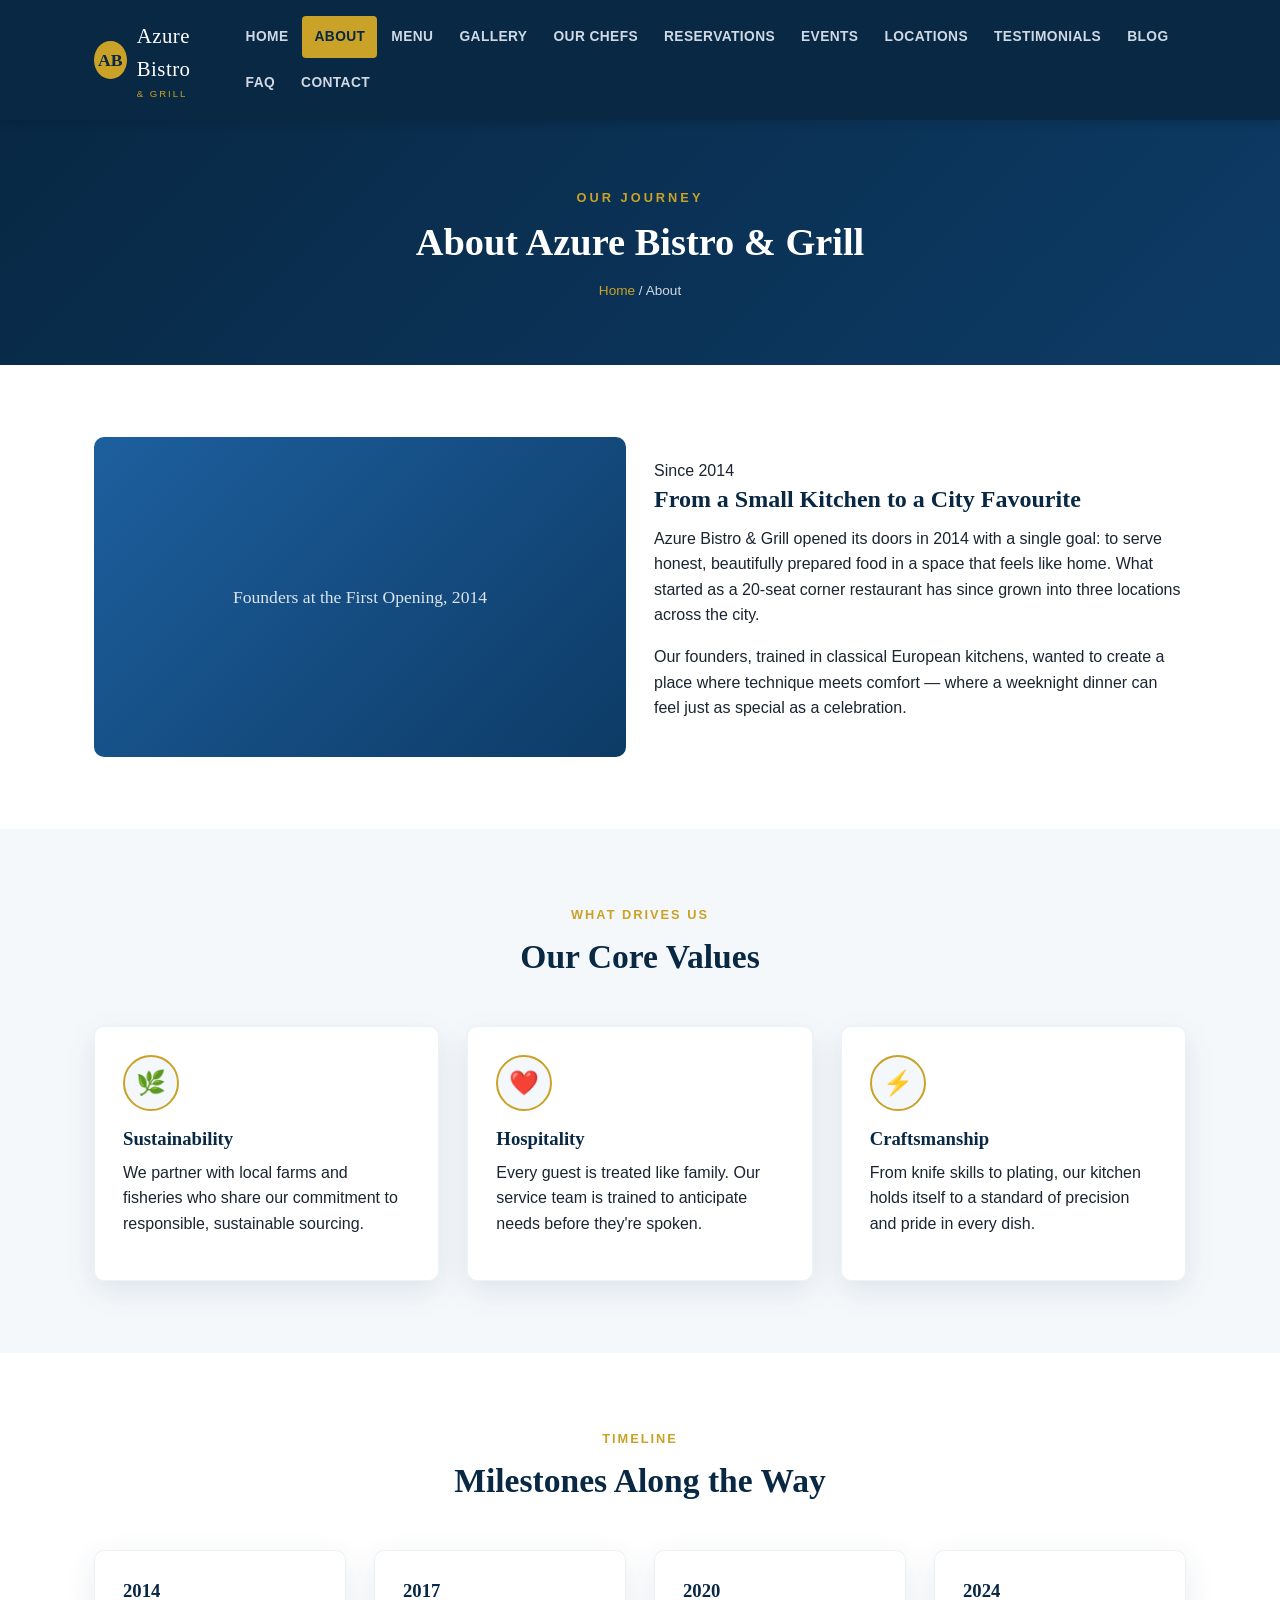
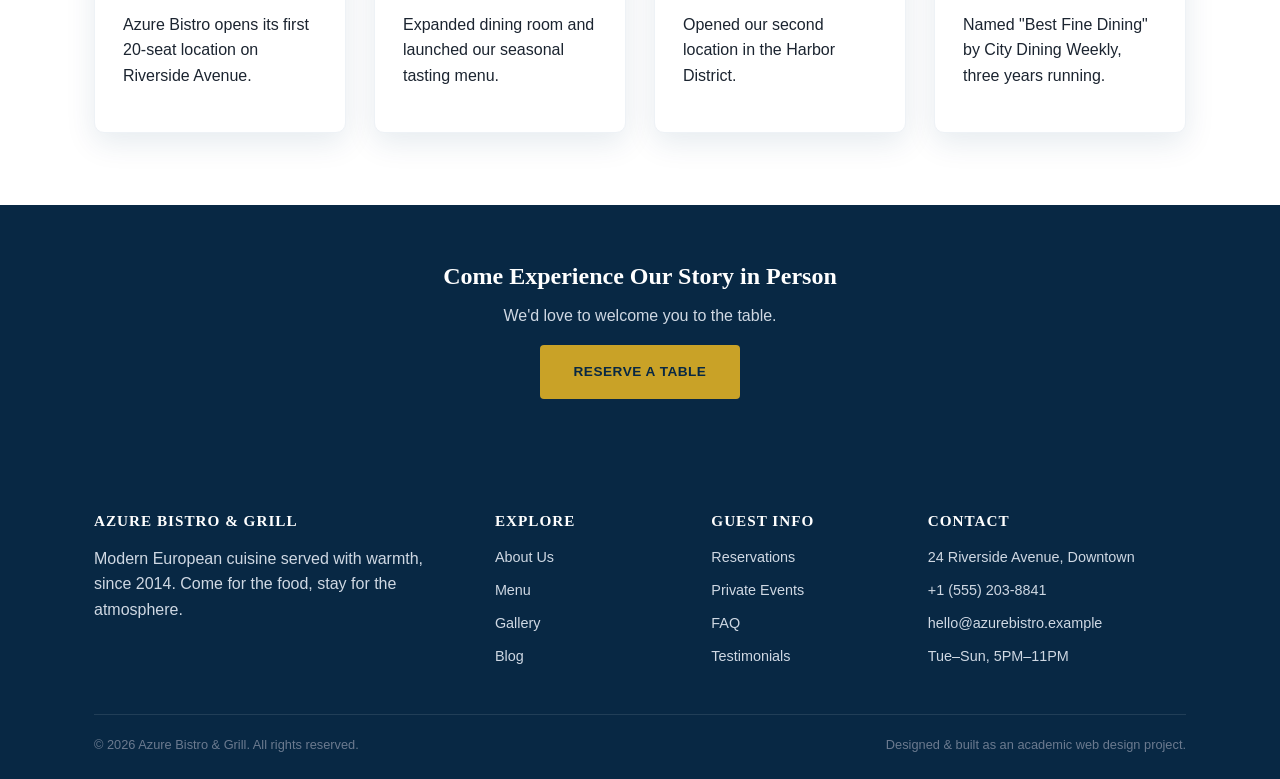
==== about.html @ 6a59ff26 "Initial commit: Azure Bistro & Grill 12-page restaurant website" ====
<!DOCTYPE html>
<html lang="en">
<head>
<meta charset="UTF-8">
<meta name="viewport" content="width=device-width, initial-scale=1.0">
<title>About Us | Azure Bistro &amp; Grill</title>
<meta name="description" content="Learn the story behind Azure Bistro & Grill, our values, and the team that makes it all happen.">
<link rel="stylesheet" href="assets/css/style.css">
</head>
<body>

<header class="site-header">
  <nav class="nav-bar">
    <a href="index.html" class="brand">
      <span class="brand-mark">AB</span>
      <span class="brand-text">Azure Bistro<small>&amp; Grill</small></span>
    </a>
    <input type="checkbox" id="nav-toggle" class="nav-toggle">
    <label for="nav-toggle" class="nav-toggle-label"><span></span><span></span><span></span></label>
    <ul class="nav-links">
      <li><a href="index.html">Home</a></li>
      <li><a href="about.html" class="active">About</a></li>
      <li><a href="menu.html">Menu</a></li>
      <li><a href="gallery.html">Gallery</a></li>
      <li><a href="chefs.html">Our Chefs</a></li>
      <li><a href="reservations.html">Reservations</a></li>
      <li><a href="events.html">Events</a></li>
      <li><a href="locations.html">Locations</a></li>
      <li><a href="testimonials.html">Testimonials</a></li>
      <li><a href="blog.html">Blog</a></li>
      <li><a href="faq.html">FAQ</a></li>
      <li><a href="contact.html">Contact</a></li>
    </ul>
  </nav>
</header>

<section class="page-hero">
  <div class="container">
    <span class="eyebrow">Our Journey</span>
    <h1>About Azure Bistro &amp; Grill</h1>
    <div class="breadcrumb"><a href="index.html">Home</a> / About</div>
  </div>
</section>

<section class="section">
  <div class="container">
    <div class="grid grid--2" style="align-items:center;">
      <div class="media-block alt-c" style="min-height:320px;">Founders at the First Opening, 2014</div>
      <div>
        <span class="eyebrow">Since 2014</span>
        <h2>From a Small Kitchen to a City Favourite</h2>
        <p>Azure Bistro &amp; Grill opened its doors in 2014 with a single goal: to serve honest, beautifully prepared food in a space that feels like home. What started as a 20-seat corner restaurant has since grown into three locations across the city.</p>
        <p>Our founders, trained in classical European kitchens, wanted to create a place where technique meets comfort &mdash; where a weeknight dinner can feel just as special as a celebration.</p>
      </div>
    </div>
  </div>
</section>

<section class="section section--alt">
  <div class="container">
    <div class="section-header">
      <span class="eyebrow">What Drives Us</span>
      <h2>Our Core Values</h2>
    </div>
    <div class="grid grid--3">
      <div class="card">
        <div class="icon-tile">&#127807;</div>
        <h3>Sustainability</h3>
        <p>We partner with local farms and fisheries who share our commitment to responsible, sustainable sourcing.</p>
      </div>
      <div class="card">
        <div class="icon-tile">&#10084;&#65039;</div>
        <h3>Hospitality</h3>
        <p>Every guest is treated like family. Our service team is trained to anticipate needs before they're spoken.</p>
      </div>
      <div class="card">
        <div class="icon-tile">&#9889;</div>
        <h3>Craftsmanship</h3>
        <p>From knife skills to plating, our kitchen holds itself to a standard of precision and pride in every dish.</p>
      </div>
    </div>
  </div>
</section>

<section class="section">
  <div class="container">
    <div class="section-header">
      <span class="eyebrow">Timeline</span>
      <h2>Milestones Along the Way</h2>
    </div>
    <div class="grid grid--4">
      <div class="card">
        <h3>2014</h3>
        <p>Azure Bistro opens its first 20-seat location on Riverside Avenue.</p>
      </div>
      <div class="card">
        <h3>2017</h3>
        <p>Expanded dining room and launched our seasonal tasting menu.</p>
      </div>
      <div class="card">
        <h3>2020</h3>
        <p>Opened our second location in the Harbor District.</p>
      </div>
      <div class="card">
        <h3>2024</h3>
        <p>Named "Best Fine Dining" by City Dining Weekly, three years running.</p>
      </div>
    </div>
  </div>
</section>

<section class="cta-banner">
  <div class="container">
    <h2>Come Experience Our Story in Person</h2>
    <p>We'd love to welcome you to the table.</p>
    <a href="reservations.html" class="btn btn--primary">Reserve a Table</a>
  </div>
</section>

<footer class="site-footer">
  <div class="container">
    <div class="footer-grid">
      <div>
        <h4>Azure Bistro &amp; Grill</h4>
        <p>Modern European cuisine served with warmth, since 2014. Come for the food, stay for the atmosphere.</p>
      </div>
      <div>
        <h4>Explore</h4>
        <ul>
          <li><a href="about.html">About Us</a></li>
          <li><a href="menu.html">Menu</a></li>
          <li><a href="gallery.html">Gallery</a></li>
          <li><a href="blog.html">Blog</a></li>
        </ul>
      </div>
      <div>
        <h4>Guest Info</h4>
        <ul>
          <li><a href="reservations.html">Reservations</a></li>
          <li><a href="events.html">Private Events</a></li>
          <li><a href="faq.html">FAQ</a></li>
          <li><a href="testimonials.html">Testimonials</a></li>
        </ul>
      </div>
      <div>
        <h4>Contact</h4>
        <ul>
          <li>24 Riverside Avenue, Downtown</li>
          <li>+1 (555) 203-8841</li>
          <li>hello@azurebistro.example</li>
          <li>Tue&ndash;Sun, 5PM&ndash;11PM</li>
        </ul>
      </div>
    </div>
    <div class="footer-bottom">
      <span>&copy; 2026 Azure Bistro &amp; Grill. All rights reserved.</span>
      <span>Designed &amp; built as an academic web design project.</span>
    </div>
  </div>
</footer>

</body>
</html>
---- assets/css/style.css ----
/* ==========================================================================
   Azure Bistro & Grill — Shared Stylesheet
   ========================================================================== */

:root {
  --primary: #0d3b66;
  --primary-dark: #082844;
  --primary-light: #1d5f9e;
  --accent: #c9a227;
  --white: #ffffff;
  --off-white: #f5f8fb;
  --gray-100: #eef2f6;
  --gray-300: #cfd8e3;
  --gray-500: #6b7a8f;
  --gray-700: #33404e;
  --text: #1b2430;
  --radius: 10px;
  --shadow: 0 10px 30px rgba(13, 59, 102, 0.1);
  --max-width: 1140px;
  --font-heading: 'Georgia', 'Times New Roman', serif;
  --font-body: 'Segoe UI', Arial, Helvetica, sans-serif;
}

* { box-sizing: border-box; }

html { scroll-behavior: smooth; }

body {
  margin: 0;
  font-family: var(--font-body);
  color: var(--text);
  background: var(--white);
  line-height: 1.6;
}

img { max-width: 100%; display: block; }

a { color: inherit; text-decoration: none; }

h1, h2, h3, h4 {
  font-family: var(--font-heading);
  color: var(--primary-dark);
  margin: 0 0 0.5em;
  line-height: 1.25;
}

p { margin: 0 0 1em; }

.container {
  max-width: var(--max-width);
  margin: 0 auto;
  padding: 0 24px;
}

.section {
  padding: 72px 0;
}

.section--alt {
  background: var(--off-white);
}

.section-header {
  text-align: center;
  max-width: 640px;
  margin: 0 auto 48px;
}

.section-header .eyebrow {
  display: inline-block;
  text-transform: uppercase;
  letter-spacing: 2px;
  font-size: 0.8rem;
  color: var(--accent);
  font-weight: 700;
  margin-bottom: 10px;
}

.section-header h2 { font-size: 2.1rem; }

.section-header p { color: var(--gray-500); }

/* ---------- Buttons ---------- */
.btn {
  display: inline-block;
  padding: 14px 32px;
  border-radius: 4px;
  font-weight: 600;
  letter-spacing: 0.5px;
  text-transform: uppercase;
  font-size: 0.85rem;
  cursor: pointer;
  border: 2px solid transparent;
  transition: all 0.2s ease;
}

.btn--primary {
  background: var(--accent);
  color: var(--primary-dark);
}
.btn--primary:hover { background: #b6911f; }

.btn--outline {
  background: transparent;
  border-color: var(--white);
  color: var(--white);
}
.btn--outline:hover { background: var(--white); color: var(--primary-dark); }

.btn--outline-dark {
  background: transparent;
  border-color: var(--primary);
  color: var(--primary);
}
.btn--outline-dark:hover { background: var(--primary); color: var(--white); }

/* ---------- Header / Nav ---------- */
.site-header {
  background: var(--primary-dark);
  position: sticky;
  top: 0;
  z-index: 100;
  box-shadow: 0 2px 10px rgba(0,0,0,0.15);
}

.nav-bar {
  max-width: var(--max-width);
  margin: 0 auto;
  padding: 16px 24px;
  display: flex;
  align-items: center;
  justify-content: space-between;
}

.brand {
  display: flex;
  align-items: center;
  gap: 10px;
  color: var(--white);
}

.brand-mark {
  width: 38px;
  height: 38px;
  border-radius: 50%;
  background: var(--accent);
  color: var(--primary-dark);
  display: flex;
  align-items: center;
  justify-content: center;
  font-family: var(--font-heading);
  font-weight: 700;
  font-size: 1.1rem;
}

.brand-text {
  font-family: var(--font-heading);
  font-size: 1.3rem;
  letter-spacing: 0.5px;
}

.brand-text small {
  display: block;
  font-family: var(--font-body);
  font-size: 0.6rem;
  letter-spacing: 2px;
  text-transform: uppercase;
  color: var(--accent);
}

.nav-toggle { display: none; }

.nav-toggle-label {
  display: none;
  flex-direction: column;
  gap: 5px;
  cursor: pointer;
  padding: 6px;
}

.nav-toggle-label span {
  width: 26px;
  height: 2px;
  background: var(--white);
  display: block;
}

.nav-links {
  display: flex;
  flex-wrap: wrap;
  gap: 4px 2px;
  list-style: none;
  margin: 0;
  padding: 0;
}

.nav-links a {
  color: var(--gray-300);
  font-size: 0.86rem;
  font-weight: 600;
  text-transform: uppercase;
  letter-spacing: 0.4px;
  padding: 10px 12px;
  border-radius: 4px;
  display: block;
  transition: all 0.2s ease;
}

.nav-links a:hover,
.nav-links a.active {
  color: var(--primary-dark);
  background: var(--accent);
}

@media (max-width: 960px) {
  .nav-toggle-label { display: flex; }

  .nav-links {
    display: none;
    width: 100%;
    flex-direction: column;
    background: var(--primary-dark);
    padding: 10px 0;
  }

  .nav-links a { padding: 12px 8px; }

  .nav-toggle:checked ~ .nav-links { display: flex; }

  .nav-bar { flex-wrap: wrap; }
}

/* ---------- Hero ---------- */
.hero {
  background: linear-gradient(135deg, var(--primary-dark), var(--primary) 60%, var(--primary-light));
  color: var(--white);
  padding: 100px 0;
  text-align: center;
  position: relative;
  overflow: hidden;
}

.hero::after {
  content: "";
  position: absolute;
  inset: 0;
  background: repeating-linear-gradient(45deg, rgba(255,255,255,0.03) 0 2px, transparent 2px 40px);
  pointer-events: none;
}

.hero .eyebrow {
  text-transform: uppercase;
  letter-spacing: 3px;
  color: var(--accent);
  font-weight: 700;
  font-size: 0.85rem;
}

.hero h1 {
  color: var(--white);
  font-size: 3rem;
  max-width: 760px;
  margin: 12px auto 18px;
}

.hero p {
  max-width: 560px;
  margin: 0 auto 32px;
  color: var(--gray-300);
  font-size: 1.05rem;
}

.hero-actions {
  display: flex;
  gap: 16px;
  justify-content: center;
  flex-wrap: wrap;
}

.page-hero {
  background: linear-gradient(135deg, var(--primary-dark), var(--primary));
  color: var(--white);
  padding: 64px 0;
  text-align: center;
}

.page-hero .eyebrow {
  text-transform: uppercase;
  letter-spacing: 3px;
  color: var(--accent);
  font-weight: 700;
  font-size: 0.8rem;
}

.page-hero h1 { color: var(--white); margin: 8px 0 0; font-size: 2.4rem; }

.breadcrumb {
  margin-top: 14px;
  font-size: 0.85rem;
  color: var(--gray-300);
}

.breadcrumb a { color: var(--accent); }

/* ---------- Grids & Cards ---------- */
.grid {
  display: grid;
  gap: 28px;
}

.grid--2 { grid-template-columns: repeat(2, 1fr); }
.grid--3 { grid-template-columns: repeat(3, 1fr); }
.grid--4 { grid-template-columns: repeat(4, 1fr); }

@media (max-width: 860px) {
  .grid--2, .grid--3, .grid--4 { grid-template-columns: repeat(2, 1fr); }
}
@media (max-width: 560px) {
  .grid--2, .grid--3, .grid--4 { grid-template-columns: 1fr; }
}

.card {
  background: var(--white);
  border: 1px solid var(--gray-100);
  border-radius: var(--radius);
  padding: 28px;
  box-shadow: var(--shadow);
}

.icon-tile {
  width: 56px;
  height: 56px;
  border-radius: 50%;
  background: var(--off-white);
  border: 2px solid var(--accent);
  display: flex;
  align-items: center;
  justify-content: center;
  font-size: 1.5rem;
  margin-bottom: 16px;
}

.media-block {
  border-radius: var(--radius);
  min-height: 220px;
  display: flex;
  align-items: center;
  justify-content: center;
  color: rgba(255,255,255,0.85);
  font-family: var(--font-heading);
  font-size: 1.1rem;
  text-align: center;
  padding: 20px;
  background: linear-gradient(135deg, var(--primary), var(--primary-light));
}

.media-block.alt-a { background: linear-gradient(135deg, #8a6d1f, var(--accent)); }
.media-block.alt-b { background: linear-gradient(135deg, #0d3b66, #133b5c); }
.media-block.alt-c { background: linear-gradient(135deg, #1d5f9e, #0d3b66); }
.media-block.alt-d { background: linear-gradient(135deg, var(--accent), #e4c45f); color: var(--primary-dark); }

/* ---------- Menu ---------- */
.menu-list { list-style: none; margin: 0; padding: 0; }

.menu-item {
  display: flex;
  justify-content: space-between;
  gap: 16px;
  padding: 18px 0;
  border-bottom: 1px dashed var(--gray-300);
}

.menu-item:last-child { border-bottom: none; }

.menu-item h4 { margin: 0 0 4px; font-size: 1.05rem; }

.menu-item p { margin: 0; color: var(--gray-500); font-size: 0.9rem; }

.menu-price {
  font-family: var(--font-heading);
  font-weight: 700;
  color: var(--accent);
  white-space: nowrap;
}

.tab-group {
  display: flex;
  flex-wrap: wrap;
  gap: 10px;
  justify-content: center;
  margin-bottom: 36px;
}

.tab-group a {
  padding: 10px 20px;
  border: 1px solid var(--gray-300);
  border-radius: 30px;
  font-size: 0.85rem;
  font-weight: 600;
  color: var(--primary);
}

.tab-group a.active,
.tab-group a:hover {
  background: var(--primary);
  color: var(--white);
  border-color: var(--primary);
}

/* ---------- Forms ---------- */
.form-grid {
  display: grid;
  grid-template-columns: 1fr 1fr;
  gap: 20px;
}

@media (max-width: 700px) {
  .form-grid { grid-template-columns: 1fr; }
}

.form-field { display: flex; flex-direction: column; gap: 6px; }

.form-field.full { grid-column: 1 / -1; }

.form-field label {
  font-size: 0.85rem;
  font-weight: 600;
  color: var(--gray-700);
}

.form-field input,
.form-field select,
.form-field textarea {
  padding: 12px 14px;
  border: 1px solid var(--gray-300);
  border-radius: 6px;
  font-family: var(--font-body);
  font-size: 0.95rem;
  background: var(--white);
}

.form-field textarea { resize: vertical; min-height: 120px; }

.form-field input:focus,
.form-field select:focus,
.form-field textarea:focus {
  outline: none;
  border-color: var(--primary-light);
}

/* ---------- Stats / Quote ---------- */
.stats-row {
  display: grid;
  grid-template-columns: repeat(4, 1fr);
  gap: 20px;
  text-align: center;
}

@media (max-width: 700px) {
  .stats-row { grid-template-columns: repeat(2, 1fr); }
}

.stats-row .stat-number {
  font-family: var(--font-heading);
  font-size: 2.2rem;
  color: var(--accent);
}

.stats-row .stat-label {
  text-transform: uppercase;
  font-size: 0.75rem;
  letter-spacing: 1px;
  color: var(--gray-300);
}

.quote-block {
  border-left: 4px solid var(--accent);
  padding-left: 20px;
  font-family: var(--font-heading);
  font-style: italic;
  font-size: 1.2rem;
  color: var(--primary-dark);
}

/* ---------- Table ---------- */
table.data-table {
  width: 100%;
  border-collapse: collapse;
}

table.data-table th, table.data-table td {
  padding: 14px 16px;
  border-bottom: 1px solid var(--gray-100);
  text-align: left;
}

table.data-table th {
  background: var(--primary-dark);
  color: var(--white);
  text-transform: uppercase;
  font-size: 0.8rem;
  letter-spacing: 0.5px;
}

table.data-table tr:nth-child(even) { background: var(--off-white); }

/* ---------- Accordion (FAQ, CSS-only) ---------- */
.accordion { display: flex; flex-direction: column; gap: 14px; }

.accordion-item {
  border: 1px solid var(--gray-100);
  border-radius: var(--radius);
  overflow: hidden;
}

.accordion-item input { display: none; }

.accordion-item label {
  display: flex;
  justify-content: space-between;
  align-items: center;
  padding: 18px 22px;
  background: var(--off-white);
  font-weight: 600;
  cursor: pointer;
  color: var(--primary-dark);
}

.accordion-item label::after {
  content: "+";
  font-size: 1.3rem;
  color: var(--accent);
}

.accordion-item input:checked + label::after { content: "\2212"; }

.accordion-content {
  max-height: 0;
  overflow: hidden;
  transition: max-height 0.3s ease;
  padding: 0 22px;
  color: var(--gray-500);
}

.accordion-item input:checked ~ .accordion-content {
  max-height: 300px;
  padding: 18px 22px;
}

/* ---------- Badges ---------- */
.badge {
  display: inline-block;
  padding: 4px 12px;
  border-radius: 20px;
  background: var(--off-white);
  border: 1px solid var(--gray-300);
  font-size: 0.75rem;
  font-weight: 600;
  color: var(--primary);
  text-transform: uppercase;
  letter-spacing: 0.5px;
}

/* ---------- Map placeholder ---------- */
.map-block {
  border-radius: var(--radius);
  min-height: 300px;
  background: var(--off-white) repeating-linear-gradient(135deg, var(--gray-100) 0 10px, var(--off-white) 10px 20px);
  border: 1px solid var(--gray-300);
  display: flex;
  align-items: center;
  justify-content: center;
  color: var(--gray-500);
  font-weight: 600;
  text-align: center;
  padding: 20px;
}

/* ---------- CTA banner ---------- */
.cta-banner {
  background: var(--primary-dark);
  color: var(--white);
  text-align: center;
  padding: 56px 0;
}

.cta-banner h2 { color: var(--white); }

.cta-banner p { color: var(--gray-300); }

/* ---------- Footer ---------- */
.site-footer {
  background: var(--primary-dark);
  color: var(--gray-300);
  padding: 56px 0 24px;
}

.footer-grid {
  display: grid;
  grid-template-columns: 2fr 1fr 1fr 1.4fr;
  gap: 32px;
  margin-bottom: 36px;
}

@media (max-width: 800px) {
  .footer-grid { grid-template-columns: 1fr 1fr; }
}
@media (max-width: 500px) {
  .footer-grid { grid-template-columns: 1fr; }
}

.footer-grid h4 {
  color: var(--white);
  font-size: 0.95rem;
  text-transform: uppercase;
  letter-spacing: 1px;
  margin-bottom: 16px;
}

.footer-grid ul { list-style: none; margin: 0; padding: 0; }

.footer-grid li { margin-bottom: 10px; font-size: 0.9rem; }

.footer-grid a:hover { color: var(--accent); }

.footer-bottom {
  border-top: 1px solid rgba(255,255,255,0.1);
  padding-top: 20px;
  display: flex;
  justify-content: space-between;
  flex-wrap: wrap;
  gap: 10px;
  font-size: 0.8rem;
  color: var(--gray-500);
}

/* ---------- Utility ---------- */
.text-center { text-align: center; }
.mt-0 { margin-top: 0; }
.mb-0 { margin-bottom: 0; }
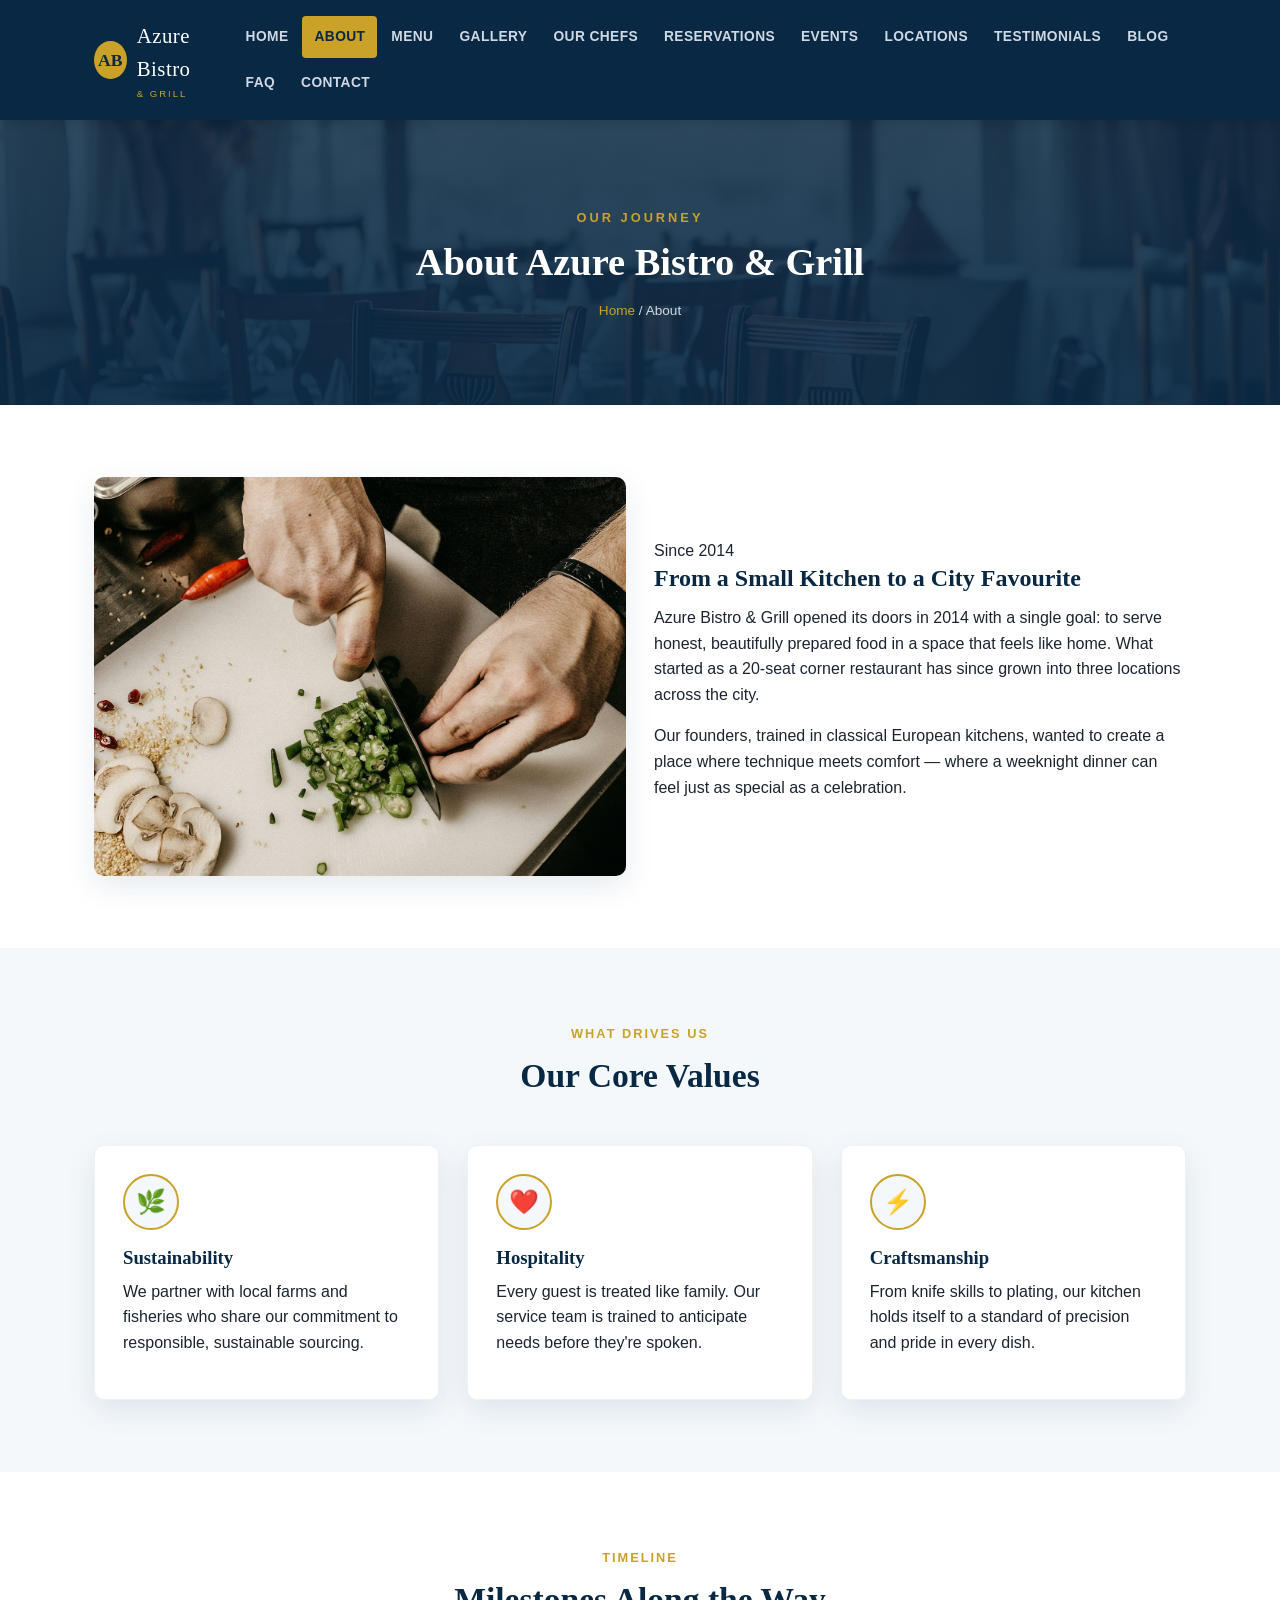
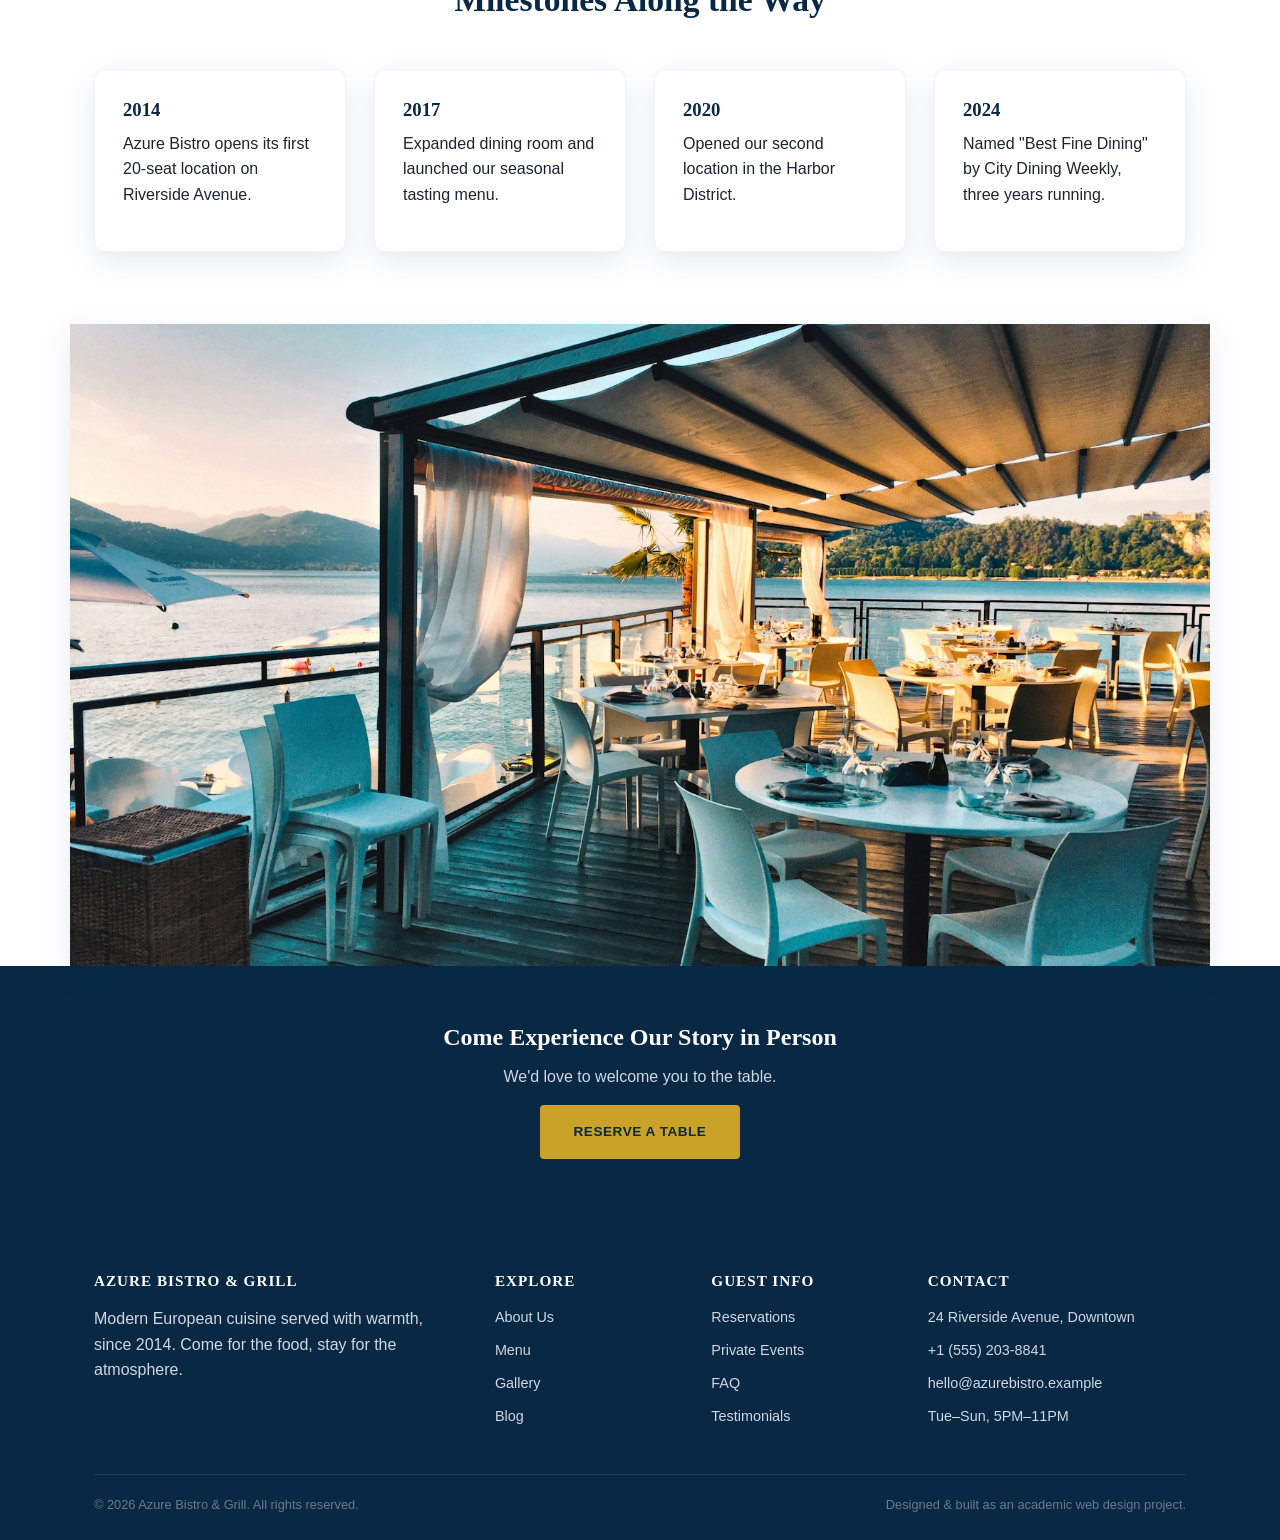
==== commit 4af27de9: "Add real stock photography across all pages for a premium look Replace CSS placeholder blocks with l" ====
--- a/about.html
+++ b/about.html
@@ -34,7 +34,7 @@
   </nav>
 </header>
 
-<section class="page-hero">
+<section class="page-hero" style="background-image:url('assets/images/interior-elegant.jpg');">
   <div class="container">
     <span class="eyebrow">Our Journey</span>
     <h1>About Azure Bistro &amp; Grill</h1>
@@ -45,7 +45,9 @@
 <section class="section">
   <div class="container">
     <div class="grid grid--2" style="align-items:center;">
-      <div class="media-block alt-c" style="min-height:320px;">Founders at the First Opening, 2014</div>
+      <div class="photo-frame ratio-4-3">
+        <img src="assets/images/chef-action-prep.jpg" alt="Chef preparing a dish in the Azure Bistro kitchen" loading="lazy">
+      </div>
       <div>
         <span class="eyebrow">Since 2014</span>
         <h2>From a Small Kitchen to a City Favourite</h2>
@@ -109,6 +111,10 @@
   </div>
 </section>
 
+<section class="photo-frame ratio-16-9" style="max-width:var(--max-width);margin:0 auto 0;border-radius:0;">
+  <img src="assets/images/hero-waterfront.jpg" alt="Azure Bistro & Grill waterfront terrace at dusk" loading="lazy">
+</section>
+
 <section class="cta-banner">
   <div class="container">
     <h2>Come Experience Our Story in Person</h2>
--- a/assets/css/style.css
+++ b/assets/css/style.css
@@ -234,10 +234,20 @@
 .hero {
   background: linear-gradient(135deg, var(--primary-dark), var(--primary) 60%, var(--primary-light));
   color: var(--white);
-  padding: 100px 0;
+  padding: 140px 0;
   text-align: center;
   position: relative;
   overflow: hidden;
+  background-size: cover;
+  background-position: center;
+}
+
+.hero::before {
+  content: "";
+  position: absolute;
+  inset: 0;
+  background: linear-gradient(180deg, rgba(8,40,68,0.82), rgba(8,40,68,0.92));
+  pointer-events: none;
 }
 
 .hero::after {
@@ -248,6 +258,8 @@
   pointer-events: none;
 }
 
+.hero .container { position: relative; z-index: 1; }
+
 .hero .eyebrow {
   text-transform: uppercase;
   letter-spacing: 3px;
@@ -279,10 +291,23 @@
 
 .page-hero {
   background: linear-gradient(135deg, var(--primary-dark), var(--primary));
-  color: var(--white);
-  padding: 64px 0;
+  background-size: cover;
+  background-position: center;
+  color: var(--white);
+  padding: 84px 0;
   text-align: center;
-}
+  position: relative;
+  overflow: hidden;
+}
+
+.page-hero::before {
+  content: "";
+  position: absolute;
+  inset: 0;
+  background: linear-gradient(180deg, rgba(8,40,68,0.84), rgba(8,40,68,0.92));
+}
+
+.page-hero .container { position: relative; z-index: 1; }
 
 .page-hero .eyebrow {
   text-transform: uppercase;
@@ -358,6 +383,95 @@
 .media-block.alt-b { background: linear-gradient(135deg, #0d3b66, #133b5c); }
 .media-block.alt-c { background: linear-gradient(135deg, #1d5f9e, #0d3b66); }
 .media-block.alt-d { background: linear-gradient(135deg, var(--accent), #e4c45f); color: var(--primary-dark); }
+
+/* ---------- Photo cards (real images) ---------- */
+.photo {
+  display: block;
+  width: 100%;
+  height: 100%;
+  object-fit: cover;
+}
+
+.photo-frame {
+  border-radius: var(--radius);
+  overflow: hidden;
+  box-shadow: var(--shadow);
+  position: relative;
+}
+
+.photo-frame img { width: 100%; height: 100%; object-fit: cover; display: block; }
+
+.ratio-16-9 { aspect-ratio: 16 / 9; }
+.ratio-4-3 { aspect-ratio: 4 / 3; }
+.ratio-1-1 { aspect-ratio: 1 / 1; }
+.ratio-3-4 { aspect-ratio: 3 / 4; }
+
+.card-photo-top {
+  margin: -28px -28px 20px;
+  overflow: hidden;
+  border-radius: var(--radius) var(--radius) 0 0;
+}
+
+.card-photo-top img {
+  width: 100%;
+  height: 170px;
+  object-fit: cover;
+  display: block;
+  transition: transform 0.4s ease;
+}
+
+.card:hover .card-photo-top img { transform: scale(1.06); }
+
+.gallery-item {
+  border-radius: var(--radius);
+  overflow: hidden;
+  box-shadow: var(--shadow);
+  position: relative;
+}
+
+.gallery-item img {
+  width: 100%;
+  height: 100%;
+  object-fit: cover;
+  display: block;
+  transition: transform 0.5s ease;
+}
+
+.gallery-item:hover img { transform: scale(1.1); }
+
+.gallery-item .caption {
+  position: absolute;
+  left: 0; right: 0; bottom: 0;
+  padding: 14px 16px;
+  background: linear-gradient(0deg, rgba(8,40,68,0.85), transparent);
+  color: var(--white);
+  font-weight: 600;
+  font-size: 0.9rem;
+  opacity: 0;
+  transform: translateY(8px);
+  transition: all 0.3s ease;
+}
+
+.gallery-item:hover .caption { opacity: 1; transform: translateY(0); }
+
+.chef-card { padding: 0; overflow: hidden; }
+
+.chef-card .chef-photo-wrap {
+  overflow: hidden;
+}
+
+.chef-card img {
+  width: 100%;
+  aspect-ratio: 4 / 5;
+  object-fit: cover;
+  display: block;
+  transition: transform 0.4s ease;
+  filter: grayscale(15%);
+}
+
+.chef-card:hover img { transform: scale(1.05); filter: grayscale(0%); }
+
+.chef-card .chef-body { padding: 24px 28px 28px; }
 
 /* ---------- Menu ---------- */
 .menu-list { list-style: none; margin: 0; padding: 0; }
